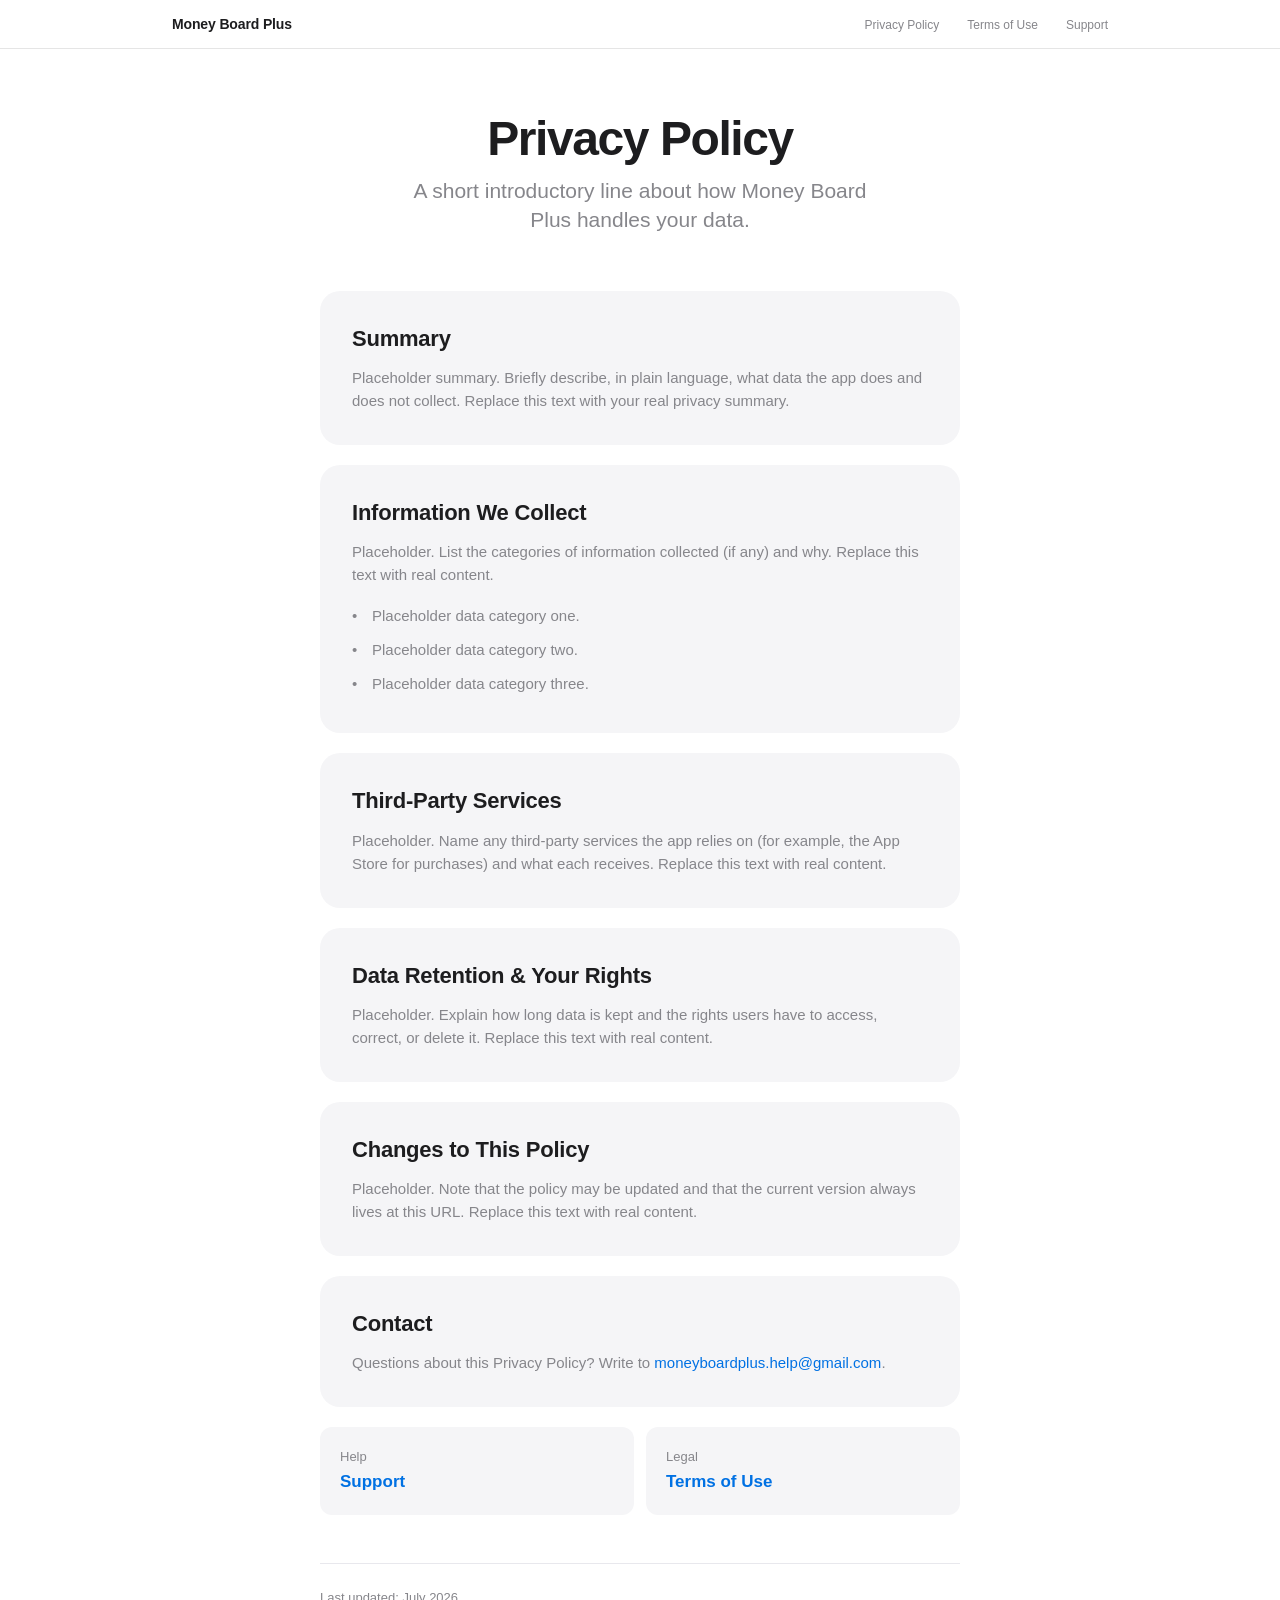
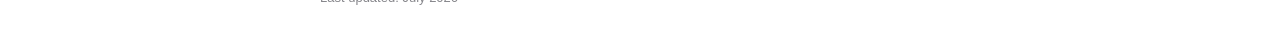
==== privacy.html @ 8c446594 "Add Money Board Plus website (English placeholder draft)" ====
<!DOCTYPE html>
<html lang="en" dir="ltr">
<head>
    <meta charset="UTF-8">
    <meta name="viewport" content="width=device-width, initial-scale=1.0">
    <!-- TODO: enable once the App Store ID exists:
    <meta name="apple-itunes-app" content="app-id=REPLACE_WITH_APP_STORE_ID"> -->
    <meta name="theme-color" content="#ffffff" media="(prefers-color-scheme: light)">
    <meta name="theme-color" content="#000000" media="(prefers-color-scheme: dark)">
    <link rel="icon" href="images/favicon.svg" type="image/svg+xml">
    <link rel="apple-touch-icon" href="images/app-icon.svg">
    <link rel="manifest" href="site.webmanifest">
    <title>Privacy Policy - Money Board Plus</title>
    <meta name="description" content="Privacy Policy for Money Board Plus.">
    <link rel="canonical" href="https://denyslebiediev.github.io/moneyboardplus/privacy.html">
    <link rel="stylesheet" href="css/base.css">
    <link rel="stylesheet" href="css/subpage.css">
</head>
<body>

<!-- Nav -->
<nav>
    <div class="nav-inner">
        <a class="nav-title" href="index.html">Money Board Plus</a>
        <ul class="nav-links">
            <li><a href="privacy.html">Privacy Policy</a></li>
            <li><a href="terms.html">Terms of Use</a></li>
            <li><a href="support.html">Support</a></li>
        </ul>
    </div>
</nav>

<div class="page">

    <!-- Hero -->
    <div class="hero fade-in">
        <h1>Privacy Policy</h1>
        <p class="subtitle">A short introductory line about how Money Board Plus handles your data.</p>
    </div>

    <!-- Content Cards — TODO: replace all placeholder copy with the real policy -->
    <div class="stagger">

        <div class="content-card fade-in">
            <h2>Summary</h2>
            <p>Placeholder summary. Briefly describe, in plain language, what data the app does and does not collect. Replace this text with your real privacy summary.</p>
        </div>

        <div class="content-card fade-in">
            <h2>Information We Collect</h2>
            <p>Placeholder. List the categories of information collected (if any) and why. Replace this text with real content.</p>
            <ul>
                <li>Placeholder data category one.</li>
                <li>Placeholder data category two.</li>
                <li>Placeholder data category three.</li>
            </ul>
        </div>

        <div class="content-card fade-in">
            <h2>Third-Party Services</h2>
            <p>Placeholder. Name any third-party services the app relies on (for example, the App Store for purchases) and what each receives. Replace this text with real content.</p>
        </div>

        <div class="content-card fade-in">
            <h2>Data Retention &amp; Your Rights</h2>
            <p>Placeholder. Explain how long data is kept and the rights users have to access, correct, or delete it. Replace this text with real content.</p>
        </div>

        <div class="content-card fade-in">
            <h2>Changes to This Policy</h2>
            <p>Placeholder. Note that the policy may be updated and that the current version always lives at this URL. Replace this text with real content.</p>
        </div>

        <div class="content-card fade-in">
            <h2>Contact</h2>
            <!-- TODO: confirm the support email address -->
            <p>Questions about this Privacy Policy? Write to <a href="mailto:moneyboardplus.help@gmail.com">moneyboardplus.help@gmail.com</a>.</p>
        </div>

    </div>

    <!-- Links -->
    <div class="links-section fade-in">
        <a class="link-card" href="support.html">
            <p class="link-label">Help</p>
            <p class="link-title">Support</p>
        </a>
        <a class="link-card" href="terms.html">
            <p class="link-label">Legal</p>
            <p class="link-title">Terms of Use</p>
        </a>
    </div>

    <!-- Footer -->
    <div class="footer fade-in">
        <!-- TODO: update on publish -->
        <p>Last updated: July 2026</p>
    </div>

</div>

<script>
    // Fade-in on scroll
    const observer = new IntersectionObserver((entries) => {
        entries.forEach(entry => {
            if (entry.isIntersecting) {
                entry.target.classList.add('visible');
                observer.unobserve(entry.target);
            }
        });
    }, { threshold: 0.1 });

    document.querySelectorAll('.fade-in').forEach(el => observer.observe(el));
</script>

</body>
</html>
---- css/base.css ----
/* ---- Variables (light) ---- */
:root {
    color-scheme: light dark;
    --text-primary: #1d1d1f;
    --text-secondary: #86868b;
    --bg-primary: #fff;
    --bg-secondary: #f5f5f7;
    --border-color: #d2d2d7;
    --border-light: #e8e8ed;
    --accent: #0071e3;
    --accent-hover: #0077ed;
    --radius: 12px;
    --radius-lg: 20px;
}

/* ---- Variables (dark) ---- */
@media (prefers-color-scheme: dark) {
    :root {
        --text-primary: #f5f5f7;
        --text-secondary: #a1a1a6;
        --bg-primary: #000;
        --bg-secondary: #1c1c1e;
        --border-color: #38383a;
        --border-light: #2c2c2e;
        --accent: #2997ff;
        --accent-hover: #40a9ff;
    }
}

/* ---- Reset ---- */
* {
    margin: 0;
    padding: 0;
    box-sizing: border-box;
}

html {
    scroll-behavior: smooth;
    -webkit-text-size-adjust: 100%;
}

body {
    font-family: -apple-system, BlinkMacSystemFont, "SF Pro Display", "SF Pro Text", "Helvetica Neue", Helvetica, Arial, sans-serif;
    color: var(--text-primary);
    background: var(--bg-primary);
    -webkit-font-smoothing: antialiased;
    -moz-osx-font-smoothing: grayscale;
    overflow-x: hidden;
}

/* ---- Nav (sticky frosted glass) ---- */
nav {
    position: sticky;
    top: 0;
    z-index: 100;
    background: rgba(255, 255, 255, 0.72);
    -webkit-backdrop-filter: saturate(180%) blur(20px);
    backdrop-filter: saturate(180%) blur(20px);
    border-bottom: 0.5px solid rgba(0, 0, 0, 0.1);
}

@media (prefers-color-scheme: dark) {
    nav {
        background: rgba(0, 0, 0, 0.72);
        border-bottom-color: rgba(255, 255, 255, 0.1);
    }
}

nav .nav-inner {
    max-width: 980px;
    margin: 0 auto;
    padding: 0 22px;
    height: 48px;
    display: flex;
    align-items: center;
    justify-content: space-between;
}

nav .nav-title {
    font-size: 14px;
    font-weight: 600;
    color: var(--text-primary);
    text-decoration: none;
    letter-spacing: -0.01em;
    transition: opacity 0.3s;
}

nav .nav-title:hover {
    opacity: 0.7;
}

nav .nav-links {
    display: flex;
    gap: 28px;
    list-style: none;
}

nav .nav-links a {
    font-size: 12px;
    color: var(--text-secondary);
    text-decoration: none;
    transition: color 0.2s;
}

nav .nav-links a:hover {
    color: var(--text-primary);
}

/* ---- Fade-in animation ---- */
.fade-in {
    opacity: 0;
    transform: translateY(20px);
    transition: opacity 0.6s ease, transform 0.6s ease;
}

.fade-in.visible {
    opacity: 1;
    transform: translateY(0);
}

/* ---- Responsive: hide nav links on mobile ---- */
@media (max-width: 734px) {
    .nav-links {
        display: none !important;
    }
}

/* ---- Reduced motion (Apple HIG): show everything, skip animation ---- */
@media (prefers-reduced-motion: reduce) {
    html {
        scroll-behavior: auto;
    }
    .fade-in {
        opacity: 1;
        transform: none;
        transition: none;
    }
    .hero > * {
        opacity: 1;
        animation: none;
    }
}
---- css/subpage.css ----
/* ---- Subpage body line-height ---- */
body {
    line-height: 1.47;
}

/* ---- Page Layout ---- */
.page {
    max-width: 680px;
    margin: 0 auto;
    padding: 64px 20px 40px;
}

/* ---- Subpage Hero ---- */
.hero {
    text-align: center;
    margin-bottom: 56px;
}

.hero h1 {
    font-size: clamp(32px, 6vw, 48px);
    font-weight: 700;
    letter-spacing: -0.03em;
    line-height: 1.08;
    margin-bottom: 12px;
}

.hero .subtitle {
    font-size: clamp(17px, 3vw, 21px);
    color: var(--text-secondary);
    line-height: 1.38;
    max-width: 480px;
    margin: 0 auto;
}

/* ---- Stagger children ---- */
.stagger > .fade-in:nth-child(1)  { transition-delay: 0s; }
.stagger > .fade-in:nth-child(2)  { transition-delay: 0.06s; }
.stagger > .fade-in:nth-child(3)  { transition-delay: 0.12s; }
.stagger > .fade-in:nth-child(4)  { transition-delay: 0.18s; }
.stagger > .fade-in:nth-child(5)  { transition-delay: 0.24s; }
.stagger > .fade-in:nth-child(6)  { transition-delay: 0.30s; }
.stagger > .fade-in:nth-child(7)  { transition-delay: 0.36s; }
.stagger > .fade-in:nth-child(8)  { transition-delay: 0.42s; }
.stagger > .fade-in:nth-child(9)  { transition-delay: 0.48s; }
.stagger > .fade-in:nth-child(10) { transition-delay: 0.54s; }
.stagger > .fade-in:nth-child(11) { transition-delay: 0.60s; }
.stagger > .fade-in:nth-child(12) { transition-delay: 0.66s; }
.stagger > .fade-in:nth-child(13) { transition-delay: 0.72s; }
.stagger > .fade-in:nth-child(14) { transition-delay: 0.78s; }
.stagger > .fade-in:nth-child(15) { transition-delay: 0.84s; }
.stagger > .fade-in:nth-child(16) { transition-delay: 0.90s; }
.stagger > .fade-in:nth-child(n+17) { transition-delay: 0.96s; }

/* ---- Content Card (unified from policy-card / terms-card) ---- */
.content-card {
    background: var(--bg-secondary);
    border-radius: var(--radius-lg);
    padding: 32px;
    margin-bottom: 20px;
}

.content-card h2 {
    font-size: 22px;
    font-weight: 600;
    letter-spacing: -0.01em;
    margin-bottom: 12px;
}

.content-card p {
    font-size: 15px;
    color: var(--text-secondary);
    line-height: 1.53;
    margin-bottom: 12px;
}

.content-card p:last-child {
    margin-bottom: 0;
}

.content-card ul {
    list-style: none;
    margin: 0;
    padding: 0;
}

.content-card li {
    padding: 6px 0 6px 20px;
    position: relative;
    font-size: 15px;
    color: var(--text-secondary);
    line-height: 1.47;
}

.content-card li::before {
    content: "\2022";
    position: absolute;
    left: 0;
    color: var(--text-secondary);
}

.content-card a {
    color: var(--accent);
    text-decoration: none;
    transition: color 0.2s;
}

.content-card a:hover {
    color: var(--accent-hover);
}

/* ---- Links Section ---- */
.links-section {
    display: flex;
    gap: 12px;
    margin-bottom: 48px;
}

.link-card {
    flex: 1;
    display: block;
    padding: 20px;
    background: var(--bg-secondary);
    border-radius: var(--radius);
    text-decoration: none;
    transition: background 0.2s, transform 0.2s;
}

.link-card:hover {
    background: var(--border-light);
    transform: scale(1.02);
}

.link-card .link-label {
    font-size: 13px;
    color: var(--text-secondary);
    margin-bottom: 4px;
}

.link-card .link-title {
    font-size: 17px;
    font-weight: 600;
    color: var(--accent);
}

/* ---- Simple Footer ---- */
.footer {
    padding-top: 24px;
    border-top: 1px solid var(--border-light);
    color: var(--text-secondary);
    font-size: 13px;
}

/* ---- Responsive ---- */
@media (max-width: 734px) {
    .page {
        padding: 48px 20px 32px;
    }

    .hero {
        margin-bottom: 40px;
    }

    .links-section {
        flex-direction: column;
    }

    .content-card {
        padding: 24px;
    }
}
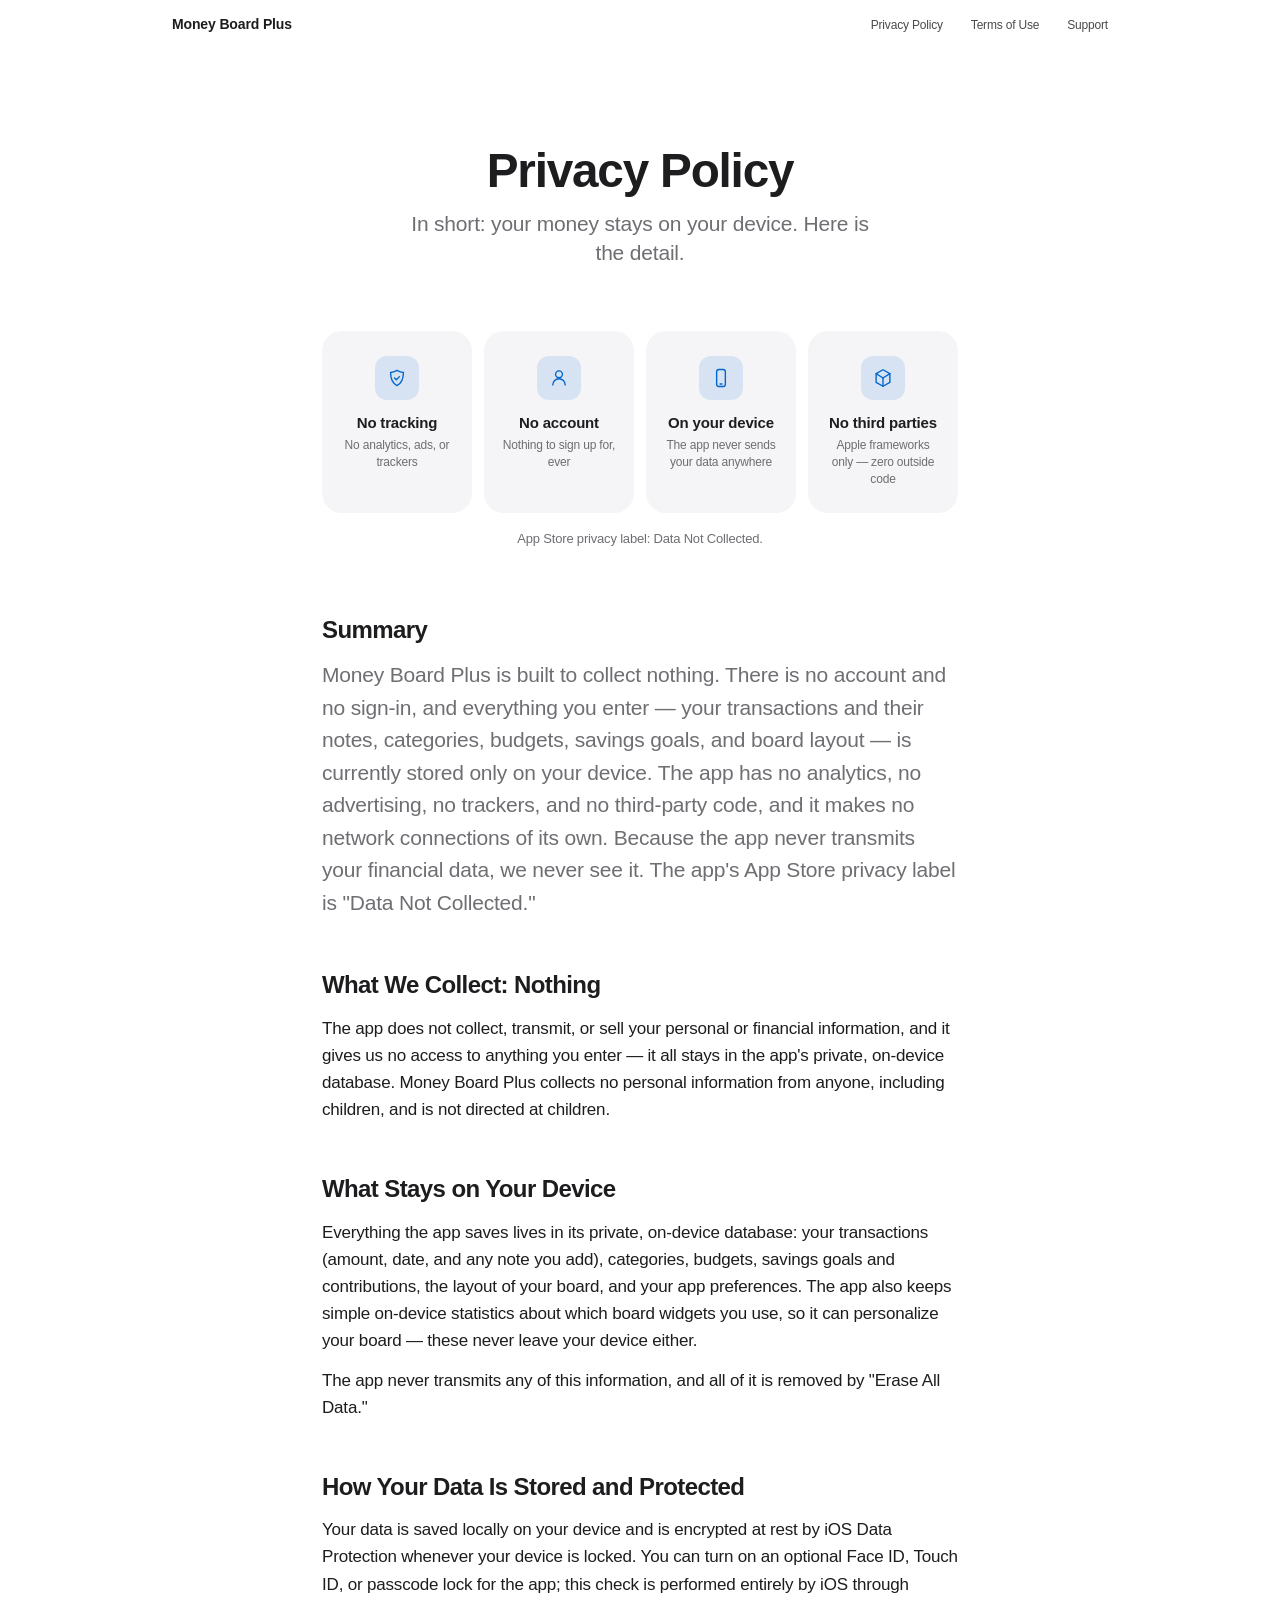
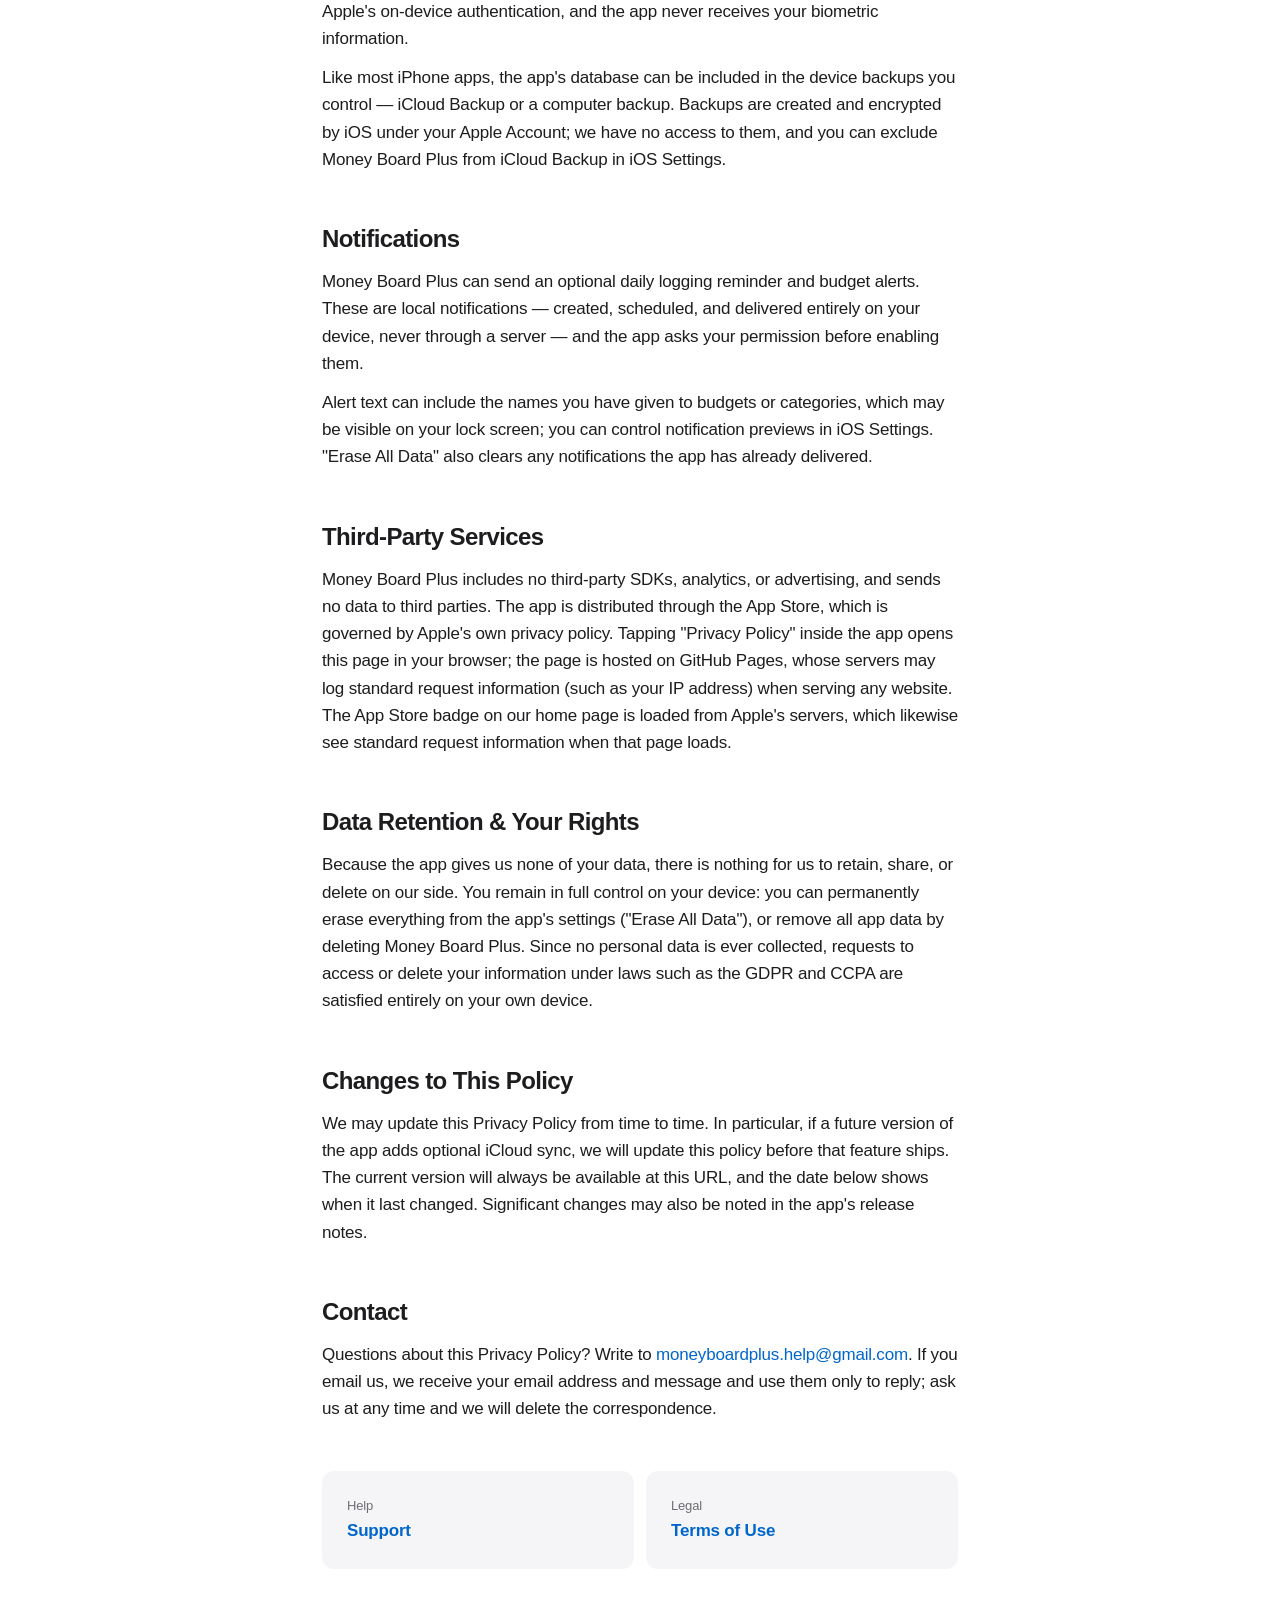
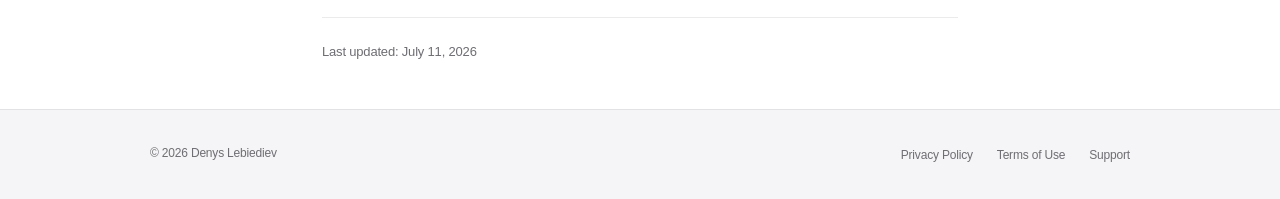
==== commit 5439f85e: "Write a real privacy policy, terms, and support pages. The website was also redesigned" ====
--- a/privacy.html
+++ b/privacy.html
@@ -3,23 +3,33 @@
 <head>
     <meta charset="UTF-8">
     <meta name="viewport" content="width=device-width, initial-scale=1.0">
-    <!-- TODO: enable once the App Store ID exists:
-    <meta name="apple-itunes-app" content="app-id=REPLACE_WITH_APP_STORE_ID"> -->
+    <meta name="apple-itunes-app" content="app-id=6774750345">
     <meta name="theme-color" content="#ffffff" media="(prefers-color-scheme: light)">
     <meta name="theme-color" content="#000000" media="(prefers-color-scheme: dark)">
-    <link rel="icon" href="images/favicon.svg" type="image/svg+xml">
-    <link rel="apple-touch-icon" href="images/app-icon.svg">
+    <link rel="apple-touch-icon" href="images/apple-touch-icon.png">
+    <link rel="icon" href="images/favicon.ico" sizes="any">
+    <link rel="icon" type="image/png" sizes="32x32" href="images/favicon-32x32.png">
+    <link rel="icon" type="image/png" sizes="16x16" href="images/favicon-16x16.png">
     <link rel="manifest" href="site.webmanifest">
     <title>Privacy Policy - Money Board Plus</title>
-    <meta name="description" content="Privacy Policy for Money Board Plus.">
+    <meta name="description" content="Privacy Policy for Money Board Plus. Nothing is collected — your data stays on your iPhone.">
     <link rel="canonical" href="https://denyslebiediev.github.io/moneyboardplus/privacy.html">
     <link rel="stylesheet" href="css/base.css">
     <link rel="stylesheet" href="css/subpage.css">
+    <noscript><style>
+        .fade-in { opacity: 1; transform: none; }
+        nav.at-top { background: rgba(255, 255, 255, 0.72); border-bottom-color: rgba(0, 0, 0, 0.1); }
+        @media (prefers-color-scheme: dark) {
+            nav.at-top { background: rgba(0, 0, 0, 0.72); border-bottom-color: rgba(255, 255, 255, 0.1); }
+        }
+    </style></noscript>
 </head>
 <body>
 
+<div class="nav-sentinel" aria-hidden="true"></div>
+
 <!-- Nav -->
-<nav>
+<nav class="at-top">
     <div class="nav-inner">
         <a class="nav-title" href="index.html">Money Board Plus</a>
         <ul class="nav-links">
@@ -33,48 +43,93 @@
 <div class="page">
 
     <!-- Hero -->
-    <div class="hero fade-in">
+    <div class="hero">
         <h1>Privacy Policy</h1>
-        <p class="subtitle">A short introductory line about how Money Board Plus handles your data.</p>
+        <p class="subtitle">In short: your money stays on your device. Here is the detail.</p>
     </div>
 
-    <!-- Content Cards — TODO: replace all placeholder copy with the real policy -->
+    <!-- At a glance -->
+    <div class="glance-grid stagger">
+        <div class="glance-item fade-in">
+            <span class="glance-icon" aria-hidden="true">
+                <svg viewBox="0 0 24 24" fill="none" stroke="currentColor" stroke-width="1.5" stroke-linecap="round" stroke-linejoin="round"><path d="M12 3.75c2.5 1.5 5 2.25 7 2.25 0 7.5-2.5 12-7 14.25-4.5-2.25-7-6.75-7-14.25 2 0 4.5-.75 7-2.25Z"/><path d="m9.25 12 2 2 3.5-3.5"/></svg>
+            </span>
+            <p class="glance-title">No tracking</p>
+            <p>No analytics, ads, or trackers</p>
+        </div>
+        <div class="glance-item fade-in">
+            <span class="glance-icon" aria-hidden="true">
+                <svg viewBox="0 0 24 24" fill="none" stroke="currentColor" stroke-width="1.5" stroke-linecap="round" stroke-linejoin="round"><circle cx="12" cy="8" r="3.75"/><path d="M5.25 19.5a6.75 6.75 0 0 1 13.5 0"/></svg>
+            </span>
+            <p class="glance-title">No account</p>
+            <p>Nothing to sign up for, ever</p>
+        </div>
+        <div class="glance-item fade-in">
+            <span class="glance-icon" aria-hidden="true">
+                <svg viewBox="0 0 24 24" fill="none" stroke="currentColor" stroke-width="1.5" stroke-linecap="round" stroke-linejoin="round"><rect x="7.25" y="2.75" width="9.5" height="18.5" rx="2.5"/><path d="M11 18.5h2"/></svg>
+            </span>
+            <p class="glance-title">On your device</p>
+            <p>The app never sends your data anywhere</p>
+        </div>
+        <div class="glance-item fade-in">
+            <span class="glance-icon" aria-hidden="true">
+                <svg viewBox="0 0 24 24" fill="none" stroke="currentColor" stroke-width="1.5" stroke-linecap="round" stroke-linejoin="round"><path d="m12 3 7.5 4.25v9.5L12 21l-7.5-4.25v-9.5Z"/><path d="M12 12 4.5 7.25"/><path d="m12 12 7.5-4.75"/><path d="M12 12v9"/></svg>
+            </span>
+            <p class="glance-title">No third parties</p>
+            <p>Apple frameworks only — zero outside code</p>
+        </div>
+    </div>
+    <p class="glance-caption fade-in">App Store privacy label: Data Not Collected.</p>
+
+    <!-- Content -->
     <div class="stagger">
 
         <div class="content-card fade-in">
             <h2>Summary</h2>
-            <p>Placeholder summary. Briefly describe, in plain language, what data the app does and does not collect. Replace this text with your real privacy summary.</p>
+            <p class="lede">Money Board Plus is built to collect nothing. There is no account and no sign-in, and everything you enter — your transactions and their notes, categories, budgets, savings goals, and board layout — is currently stored only on your device. The app has no analytics, no advertising, no trackers, and no third-party code, and it makes no network connections of its own. Because the app never transmits your financial data, we never see it. The app's App Store privacy label is "Data Not Collected."</p>
         </div>
 
         <div class="content-card fade-in">
-            <h2>Information We Collect</h2>
-            <p>Placeholder. List the categories of information collected (if any) and why. Replace this text with real content.</p>
-            <ul>
-                <li>Placeholder data category one.</li>
-                <li>Placeholder data category two.</li>
-                <li>Placeholder data category three.</li>
-            </ul>
+            <h2>What We Collect: Nothing</h2>
+            <p>The app does not collect, transmit, or sell your personal or financial information, and it gives us no access to anything you enter — it all stays in the app's private, on-device database. Money Board Plus collects no personal information from anyone, including children, and is not directed at children.</p>
+        </div>
+
+        <div class="content-card fade-in">
+            <h2>What Stays on Your Device</h2>
+            <p>Everything the app saves lives in its private, on-device database: your transactions (amount, date, and any note you add), categories, budgets, savings goals and contributions, the layout of your board, and your app preferences. The app also keeps simple on-device statistics about which board widgets you use, so it can personalize your board — these never leave your device either.</p>
+            <p>The app never transmits any of this information, and all of it is removed by "Erase All Data."</p>
+        </div>
+
+        <div class="content-card fade-in">
+            <h2>How Your Data Is Stored and Protected</h2>
+            <p>Your data is saved locally on your device and is encrypted at rest by iOS Data Protection whenever your device is locked. You can turn on an optional Face ID, Touch ID, or passcode lock for the app; this check is performed entirely by iOS through Apple's on-device authentication, and the app never receives your biometric information.</p>
+            <p>Like most iPhone apps, the app's database can be included in the device backups you control — iCloud Backup or a computer backup. Backups are created and encrypted by iOS under your Apple Account; we have no access to them, and you can exclude Money Board Plus from iCloud Backup in iOS Settings.</p>
+        </div>
+
+        <div class="content-card fade-in">
+            <h2>Notifications</h2>
+            <p>Money Board Plus can send an optional daily logging reminder and budget alerts. These are local notifications — created, scheduled, and delivered entirely on your device, never through a server — and the app asks your permission before enabling them.</p>
+            <p>Alert text can include the names you have given to budgets or categories, which may be visible on your lock screen; you can control notification previews in iOS Settings. "Erase All Data" also clears any notifications the app has already delivered.</p>
         </div>
 
         <div class="content-card fade-in">
             <h2>Third-Party Services</h2>
-            <p>Placeholder. Name any third-party services the app relies on (for example, the App Store for purchases) and what each receives. Replace this text with real content.</p>
+            <p>Money Board Plus includes no third-party SDKs, analytics, or advertising, and sends no data to third parties. The app is distributed through the App Store, which is governed by Apple's own privacy policy. Tapping "Privacy Policy" inside the app opens this page in your browser; the page is hosted on GitHub Pages, whose servers may log standard request information (such as your IP address) when serving any website. The App Store badge on our home page is loaded from Apple's servers, which likewise see standard request information when that page loads.</p>
         </div>
 
         <div class="content-card fade-in">
             <h2>Data Retention &amp; Your Rights</h2>
-            <p>Placeholder. Explain how long data is kept and the rights users have to access, correct, or delete it. Replace this text with real content.</p>
+            <p>Because the app gives us none of your data, there is nothing for us to retain, share, or delete on our side. You remain in full control on your device: you can permanently erase everything from the app's settings ("Erase All Data"), or remove all app data by deleting Money Board Plus. Since no personal data is ever collected, requests to access or delete your information under laws such as the GDPR and CCPA are satisfied entirely on your own device.</p>
         </div>
 
         <div class="content-card fade-in">
             <h2>Changes to This Policy</h2>
-            <p>Placeholder. Note that the policy may be updated and that the current version always lives at this URL. Replace this text with real content.</p>
+            <p>We may update this Privacy Policy from time to time. In particular, if a future version of the app adds optional iCloud sync, we will update this policy before that feature ships. The current version will always be available at this URL, and the date below shows when it last changed. Significant changes may also be noted in the app's release notes.</p>
         </div>
 
         <div class="content-card fade-in">
             <h2>Contact</h2>
-            <!-- TODO: confirm the support email address -->
-            <p>Questions about this Privacy Policy? Write to <a href="mailto:moneyboardplus.help@gmail.com">moneyboardplus.help@gmail.com</a>.</p>
+            <p>Questions about this Privacy Policy? Write to <a href="mailto:moneyboardplus.help@gmail.com">moneyboardplus.help@gmail.com</a>. If you email us, we receive your email address and message and use them only to reply; ask us at any time and we will delete the correspondence.</p>
         </div>
 
     </div>
@@ -91,13 +146,24 @@
         </a>
     </div>
 
-    <!-- Footer -->
+    <!-- Last updated -->
     <div class="footer fade-in">
-        <!-- TODO: update on publish -->
-        <p>Last updated: July 2026</p>
+        <p>Last updated: July 11, 2026</p>
     </div>
 
 </div>
+
+<!-- Footer -->
+<footer>
+    <div class="footer-inner">
+        <span class="copyright">© 2026 Denys Lebiediev</span>
+        <ul class="footer-links">
+            <li><a href="privacy.html">Privacy Policy</a></li>
+            <li><a href="terms.html">Terms of Use</a></li>
+            <li><a href="support.html">Support</a></li>
+        </ul>
+    </div>
+</footer>
 
 <script>
     // Fade-in on scroll
@@ -111,6 +177,12 @@
     }, { threshold: 0.1 });
 
     document.querySelectorAll('.fade-in').forEach(el => observer.observe(el));
+
+    // Nav: transparent at the very top, frosted once scrolled
+    const nav = document.querySelector('nav');
+    new IntersectionObserver(([entry]) => {
+        nav.classList.toggle('at-top', entry.isIntersecting);
+    }).observe(document.querySelector('.nav-sentinel'));
 </script>
 
 </body>
--- a/css/base.css
+++ b/css/base.css
@@ -1,16 +1,67 @@
 /* ---- Variables (light) ---- */
 :root {
     color-scheme: light dark;
+
+    /* Color */
     --text-primary: #1d1d1f;
-    --text-secondary: #86868b;
+    --text-secondary: #6e6e73;
+    --text-tertiary: #6e6e73;
     --bg-primary: #fff;
     --bg-secondary: #f5f5f7;
+    --bg-elevated: #fff;
     --border-color: #d2d2d7;
     --border-light: #e8e8ed;
-    --accent: #0071e3;
-    --accent-hover: #0077ed;
+    --hairline: rgba(0, 0, 0, 0.08);
+    --card-border-color: transparent;
+    --accent: #0066cc;
+    --accent-hover: #0071e3;
+    --gradient-accent: linear-gradient(96deg, #0066e0 0%, #009cae 100%);
+    --glow-accent: rgba(0, 113, 227, 0.22);
+
+    /* Type (fluid) */
+    --font-display: clamp(3rem, 2rem + 4.5vw, 5rem);
+    --font-title-1: clamp(2rem, 1.5rem + 2.6vw, 3.5rem);
+    --font-title-2: clamp(2rem, 1.7rem + 1.6vw, 3rem);
+    --font-title-3: clamp(1.3125rem, 1.2rem + 0.5vw, 1.5rem);
+    --font-body-lg: clamp(1.0625rem, 1rem + 0.5vw, 1.3125rem);
+    --font-body: 1.0625rem;
+    --font-callout: 0.9375rem;
+    --font-footnote: 0.8125rem;
+    --font-caption: 0.75rem;
+    --tracking-display: -0.04em;
+    --tracking-title: -0.025em;
+    --tracking-body: -0.011em;
+
+    /* Space */
+    --space-xs: 8px;
+    --space-sm: 12px;
+    --space-md: 16px;
+    --space-lg: 24px;
+    --space-xl: 32px;
+    --space-2xl: 48px;
+    --space-3xl: 64px;
+    --space-4xl: 96px;
+    --section-pad: clamp(88px, 6vw + 64px, 152px);
+
+    /* Shape */
     --radius: 12px;
     --radius-lg: 20px;
+    --radius-xl: 28px;
+
+    /* Elevation */
+    --shadow-card: 0 1px 2px rgba(0, 0, 0, 0.05), 0 4px 16px rgba(0, 0, 0, 0.06);
+    --shadow-card-hover: 0 2px 6px rgba(0, 0, 0, 0.05), 0 12px 32px rgba(0, 0, 0, 0.10);
+    --shadow-icon: 0 10px 24px rgba(0, 0, 0, 0.12), 0 28px 64px var(--glow-accent);
+
+    /* Motion */
+    --ease-out: cubic-bezier(0.22, 1, 0.36, 1);
+    --ease-inout: cubic-bezier(0.65, 0, 0.35, 1);
+    --ease-spring: cubic-bezier(0.32, 1.25, 0.32, 1);
+    --ease-sheet: cubic-bezier(0.32, 0.72, 0, 1);
+    --dur-fast: 150ms;
+    --dur-base: 300ms;
+    --dur-slow: 500ms;
+    --dur-reveal: 800ms;
 }
 
 /* ---- Variables (dark) ---- */
@@ -18,12 +69,20 @@
     :root {
         --text-primary: #f5f5f7;
         --text-secondary: #a1a1a6;
+        --text-tertiary: #86868b;
         --bg-primary: #000;
-        --bg-secondary: #1c1c1e;
+        --bg-secondary: #161617;
+        --bg-elevated: #1c1c1e;
         --border-color: #38383a;
         --border-light: #2c2c2e;
+        --hairline: rgba(255, 255, 255, 0.14);
+        --card-border-color: rgba(255, 255, 255, 0.14);
         --accent: #2997ff;
         --accent-hover: #40a9ff;
+        --gradient-accent: linear-gradient(96deg, #2997ff 0%, #64d2ff 100%);
+        --glow-accent: rgba(41, 151, 255, 0.28);
+        --shadow-card: 0 1px 2px rgba(0, 0, 0, 0.45), 0 4px 16px rgba(0, 0, 0, 0.55);
+        --shadow-card-hover: 0 2px 6px rgba(0, 0, 0, 0.45), 0 12px 32px rgba(0, 0, 0, 0.65);
     }
 }
 
@@ -36,11 +95,14 @@
 
 html {
     scroll-behavior: smooth;
+    scroll-padding-top: 64px;
     -webkit-text-size-adjust: 100%;
 }
 
 body {
     font-family: -apple-system, BlinkMacSystemFont, "SF Pro Display", "SF Pro Text", "Helvetica Neue", Helvetica, Arial, sans-serif;
+    font-size: var(--font-body);
+    letter-spacing: var(--tracking-body);
     color: var(--text-primary);
     background: var(--bg-primary);
     -webkit-font-smoothing: antialiased;
@@ -48,7 +110,39 @@
     overflow-x: hidden;
 }
 
-/* ---- Nav (sticky frosted glass) ---- */
+h1, h2, h3, h4 {
+    text-wrap: balance;
+}
+
+:focus-visible {
+    outline: 2px solid var(--accent);
+    outline-offset: 3px;
+    border-radius: 4px;
+}
+
+/* ---- Gradient headline accent ---- */
+.gradient-text {
+    color: var(--accent);
+}
+
+@supports ((-webkit-background-clip: text) or (background-clip: text)) {
+    .gradient-text {
+        background: var(--gradient-accent);
+        -webkit-background-clip: text;
+        background-clip: text;
+        -webkit-text-fill-color: transparent;
+        color: transparent;
+    }
+}
+
+/* ---- Nav (sticky frosted glass; transparent while at top of page) ---- */
+.nav-sentinel {
+    position: absolute;
+    top: 0;
+    height: 1px;
+    width: 1px;
+}
+
 nav {
     position: sticky;
     top: 0;
@@ -57,12 +151,33 @@
     -webkit-backdrop-filter: saturate(180%) blur(20px);
     backdrop-filter: saturate(180%) blur(20px);
     border-bottom: 0.5px solid rgba(0, 0, 0, 0.1);
+    transition: background 400ms var(--ease-inout), border-color 400ms var(--ease-inout);
+}
+
+nav.at-top {
+    background: transparent;
+    border-bottom-color: transparent;
+}
+
+@supports not (backdrop-filter: blur(1px)) {
+    nav {
+        background: rgba(255, 255, 255, 0.95);
+    }
 }
 
 @media (prefers-color-scheme: dark) {
     nav {
         background: rgba(0, 0, 0, 0.72);
         border-bottom-color: rgba(255, 255, 255, 0.1);
+    }
+    nav.at-top {
+        background: transparent;
+        border-bottom-color: transparent;
+    }
+    @supports not (backdrop-filter: blur(1px)) {
+        nav {
+            background: rgba(0, 0, 0, 0.95);
+        }
     }
 }
 
@@ -82,7 +197,7 @@
     color: var(--text-primary);
     text-decoration: none;
     letter-spacing: -0.01em;
-    transition: opacity 0.3s;
+    transition: opacity var(--dur-base) var(--ease-inout);
 }
 
 nav .nav-title:hover {
@@ -97,20 +212,21 @@
 
 nav .nav-links a {
     font-size: 12px;
-    color: var(--text-secondary);
+    color: var(--text-primary);
+    opacity: 0.8;
     text-decoration: none;
-    transition: color 0.2s;
+    transition: opacity 200ms var(--ease-inout);
 }
 
 nav .nav-links a:hover {
-    color: var(--text-primary);
-}
-
-/* ---- Fade-in animation ---- */
+    opacity: 1;
+}
+
+/* ---- Fade-in reveal (one-shot, via IntersectionObserver) ---- */
 .fade-in {
     opacity: 0;
-    transform: translateY(20px);
-    transition: opacity 0.6s ease, transform 0.6s ease;
+    transform: translateY(24px);
+    transition: opacity var(--dur-reveal) var(--ease-out), transform var(--dur-reveal) var(--ease-out);
 }
 
 .fade-in.visible {
@@ -118,7 +234,55 @@
     transform: translateY(0);
 }
 
-/* ---- Responsive: hide nav links on mobile ---- */
+/* ---- Staggered reveal for grouped children ---- */
+.stagger > .fade-in:nth-child(1) { transition-delay: 0s; }
+.stagger > .fade-in:nth-child(2) { transition-delay: 80ms; }
+.stagger > .fade-in:nth-child(3) { transition-delay: 160ms; }
+.stagger > .fade-in:nth-child(4) { transition-delay: 240ms; }
+.stagger > .fade-in:nth-child(5) { transition-delay: 320ms; }
+.stagger > .fade-in:nth-child(6) { transition-delay: 400ms; }
+.stagger > .fade-in:nth-child(n+7) { transition-delay: 480ms; }
+
+/* ---- Footer (shared, all pages) ---- */
+footer {
+    padding: var(--space-xl) 22px;
+    border-top: 0.5px solid var(--hairline);
+    background: var(--bg-secondary);
+}
+
+footer .footer-inner {
+    max-width: 980px;
+    margin: 0 auto;
+    display: flex;
+    justify-content: space-between;
+    align-items: center;
+    flex-wrap: wrap;
+    gap: var(--space-sm);
+}
+
+footer .copyright {
+    font-size: var(--font-caption);
+    color: var(--text-secondary);
+}
+
+footer .footer-links {
+    display: flex;
+    gap: var(--space-lg);
+    list-style: none;
+}
+
+footer .footer-links a {
+    font-size: var(--font-caption);
+    color: var(--text-secondary);
+    text-decoration: none;
+    transition: color 200ms var(--ease-inout);
+}
+
+footer .footer-links a:hover {
+    color: var(--text-primary);
+}
+
+/* ---- Responsive: hide nav links on mobile (footer carries the links) ---- */
 @media (max-width: 734px) {
     .nav-links {
         display: none !important;
@@ -130,13 +294,18 @@
     html {
         scroll-behavior: auto;
     }
-    .fade-in {
+    .fade-in,
+    .stagger > .fade-in {
         opacity: 1;
         transform: none;
         transition: none;
     }
     .hero > * {
         opacity: 1;
+        transform: none;
         animation: none;
     }
-}
+    nav {
+        transition: none;
+    }
+}
--- a/css/subpage.css
+++ b/css/subpage.css
@@ -7,74 +7,133 @@
 .page {
     max-width: 680px;
     margin: 0 auto;
-    padding: 64px 20px 40px;
+    padding: var(--space-4xl) 22px var(--space-2xl);
 }
 
 /* ---- Subpage Hero ---- */
 .hero {
     text-align: center;
-    margin-bottom: 56px;
+    margin-bottom: var(--space-3xl);
 }
 
 .hero h1 {
-    font-size: clamp(32px, 6vw, 48px);
+    font-size: var(--font-title-2);
     font-weight: 700;
-    letter-spacing: -0.03em;
+    letter-spacing: var(--tracking-title);
     line-height: 1.08;
-    margin-bottom: 12px;
+    margin-bottom: var(--space-sm);
 }
 
 .hero .subtitle {
-    font-size: clamp(17px, 3vw, 21px);
-    color: var(--text-secondary);
-    line-height: 1.38;
+    font-size: var(--font-body-lg);
+    color: var(--text-secondary);
+    line-height: 1.4;
     max-width: 480px;
     margin: 0 auto;
 }
 
-/* ---- Stagger children ---- */
-.stagger > .fade-in:nth-child(1)  { transition-delay: 0s; }
-.stagger > .fade-in:nth-child(2)  { transition-delay: 0.06s; }
-.stagger > .fade-in:nth-child(3)  { transition-delay: 0.12s; }
-.stagger > .fade-in:nth-child(4)  { transition-delay: 0.18s; }
-.stagger > .fade-in:nth-child(5)  { transition-delay: 0.24s; }
-.stagger > .fade-in:nth-child(6)  { transition-delay: 0.30s; }
-.stagger > .fade-in:nth-child(7)  { transition-delay: 0.36s; }
-.stagger > .fade-in:nth-child(8)  { transition-delay: 0.42s; }
-.stagger > .fade-in:nth-child(9)  { transition-delay: 0.48s; }
-.stagger > .fade-in:nth-child(10) { transition-delay: 0.54s; }
-.stagger > .fade-in:nth-child(11) { transition-delay: 0.60s; }
-.stagger > .fade-in:nth-child(12) { transition-delay: 0.66s; }
-.stagger > .fade-in:nth-child(13) { transition-delay: 0.72s; }
-.stagger > .fade-in:nth-child(14) { transition-delay: 0.78s; }
-.stagger > .fade-in:nth-child(15) { transition-delay: 0.84s; }
-.stagger > .fade-in:nth-child(16) { transition-delay: 0.90s; }
-.stagger > .fade-in:nth-child(n+17) { transition-delay: 0.96s; }
-
-/* ---- Content Card (unified from policy-card / terms-card) ---- */
+/* ---- Subpage hero entrance (plays on page load) ---- */
+@keyframes subpage-hero-enter {
+    from {
+        opacity: 0;
+        transform: translateY(24px);
+    }
+    to {
+        opacity: 1;
+        transform: translateY(0);
+    }
+}
+
+@media (prefers-reduced-motion: no-preference) {
+    .hero > * {
+        animation: subpage-hero-enter 900ms var(--ease-out) both;
+    }
+
+    .hero > *:nth-child(1) { animation-delay: 0ms; }
+    .hero > *:nth-child(2) { animation-delay: 120ms; }
+    .hero > *:nth-child(3) { animation-delay: 240ms; }
+}
+
+/* ---- Privacy "at a glance" badge grid ---- */
+.glance-grid {
+    display: grid;
+    grid-template-columns: repeat(4, 1fr);
+    gap: var(--space-sm);
+    margin-bottom: var(--space-md);
+}
+
+.glance-item {
+    background: var(--bg-secondary);
+    border: 0.5px solid var(--card-border-color);
+    border-radius: var(--radius-lg);
+    padding: var(--space-lg) var(--space-md);
+    text-align: center;
+}
+
+.glance-item .glance-icon {
+    display: grid;
+    place-items: center;
+    width: 44px;
+    height: 44px;
+    margin: 0 auto var(--space-sm);
+    border-radius: var(--radius);
+    color: var(--accent);
+    background: rgba(0, 113, 227, 0.12);
+    background: color-mix(in srgb, var(--accent) 12%, transparent);
+}
+
+.glance-item .glance-icon svg {
+    width: 22px;
+    height: 22px;
+}
+
+.glance-item .glance-title {
+    font-size: var(--font-callout);
+    font-weight: 600;
+    color: var(--text-primary);
+    margin-bottom: 4px;
+}
+
+.glance-item p {
+    font-size: var(--font-caption);
+    color: var(--text-secondary);
+    line-height: 1.4;
+}
+
+.glance-caption {
+    text-align: center;
+    font-size: var(--font-footnote);
+    color: var(--text-tertiary);
+    margin-bottom: var(--space-3xl);
+}
+
+/* ---- Content sections (typography-first, whitespace-separated) ---- */
 .content-card {
-    background: var(--bg-secondary);
-    border-radius: var(--radius-lg);
-    padding: 32px;
-    margin-bottom: 20px;
+    margin-bottom: var(--space-2xl);
 }
 
 .content-card h2 {
-    font-size: 22px;
+    font-size: var(--font-title-3);
     font-weight: 600;
-    letter-spacing: -0.01em;
-    margin-bottom: 12px;
+    letter-spacing: var(--tracking-title);
+    margin-bottom: var(--space-sm);
 }
 
 .content-card p {
-    font-size: 15px;
-    color: var(--text-secondary);
-    line-height: 1.53;
-    margin-bottom: 12px;
+    font-size: var(--font-body);
+    color: var(--text-primary);
+    line-height: 1.6;
+    margin-bottom: var(--space-sm);
 }
 
 .content-card p:last-child {
     margin-bottom: 0;
+}
+
+.content-card .lede {
+    font-size: var(--font-body-lg);
+    color: var(--text-secondary);
+    line-height: 1.55;
 }
 
 .content-card ul {
@@ -86,85 +145,102 @@
 .content-card li {
     padding: 6px 0 6px 20px;
     position: relative;
-    font-size: 15px;
-    color: var(--text-secondary);
-    line-height: 1.47;
+    font-size: var(--font-body);
+    color: var(--text-primary);
+    line-height: 1.6;
 }
 
 .content-card li::before {
     content: "\2022";
     position: absolute;
     left: 0;
-    color: var(--text-secondary);
+    color: var(--text-tertiary);
 }
 
 .content-card a {
     color: var(--accent);
     text-decoration: none;
-    transition: color 0.2s;
+    transition: color 200ms var(--ease-inout);
 }
 
 .content-card a:hover {
     color: var(--accent-hover);
+    text-decoration: underline;
+    text-underline-offset: 3px;
 }
 
 /* ---- Links Section ---- */
 .links-section {
     display: flex;
-    gap: 12px;
-    margin-bottom: 48px;
+    gap: var(--space-sm);
+    margin-bottom: var(--space-2xl);
 }
 
 .link-card {
     flex: 1;
     display: block;
-    padding: 20px;
+    padding: var(--space-lg);
     background: var(--bg-secondary);
+    border: 0.5px solid var(--card-border-color);
     border-radius: var(--radius);
     text-decoration: none;
-    transition: background 0.2s, transform 0.2s;
-}
-
-.link-card:hover {
-    background: var(--border-light);
-    transform: scale(1.02);
+    transition: transform 350ms var(--ease-out), box-shadow 350ms var(--ease-out);
+}
+
+@media (hover: hover) {
+    .link-card:hover {
+        transform: translateY(-2px);
+        box-shadow: var(--shadow-card-hover);
+    }
 }
 
 .link-card .link-label {
-    font-size: 13px;
+    font-size: var(--font-footnote);
     color: var(--text-secondary);
     margin-bottom: 4px;
 }
 
 .link-card .link-title {
-    font-size: 17px;
+    font-size: var(--font-body);
     font-weight: 600;
     color: var(--accent);
 }
 
-/* ---- Simple Footer ---- */
+/* ---- Last-updated line ---- */
 .footer {
-    padding-top: 24px;
-    border-top: 1px solid var(--border-light);
-    color: var(--text-secondary);
-    font-size: 13px;
+    padding-top: var(--space-lg);
+    border-top: 0.5px solid var(--hairline);
+    color: var(--text-tertiary);
+    font-size: var(--font-footnote);
 }
 
 /* ---- Responsive ---- */
 @media (max-width: 734px) {
     .page {
-        padding: 48px 20px 32px;
+        padding: var(--space-3xl) 22px var(--space-xl);
     }
 
     .hero {
-        margin-bottom: 40px;
+        margin-bottom: var(--space-2xl);
+    }
+
+    .glance-grid {
+        grid-template-columns: repeat(2, 1fr);
     }
 
     .links-section {
         flex-direction: column;
     }
-
-    .content-card {
-        padding: 24px;
-    }
-}
+}
+
+/* ---- Reduced motion ---- */
+@media (prefers-reduced-motion: reduce) {
+    .link-card,
+    .content-card a {
+        transition: none;
+    }
+    .link-card:hover {
+        transform: none;
+        box-shadow: none;
+    }
+}
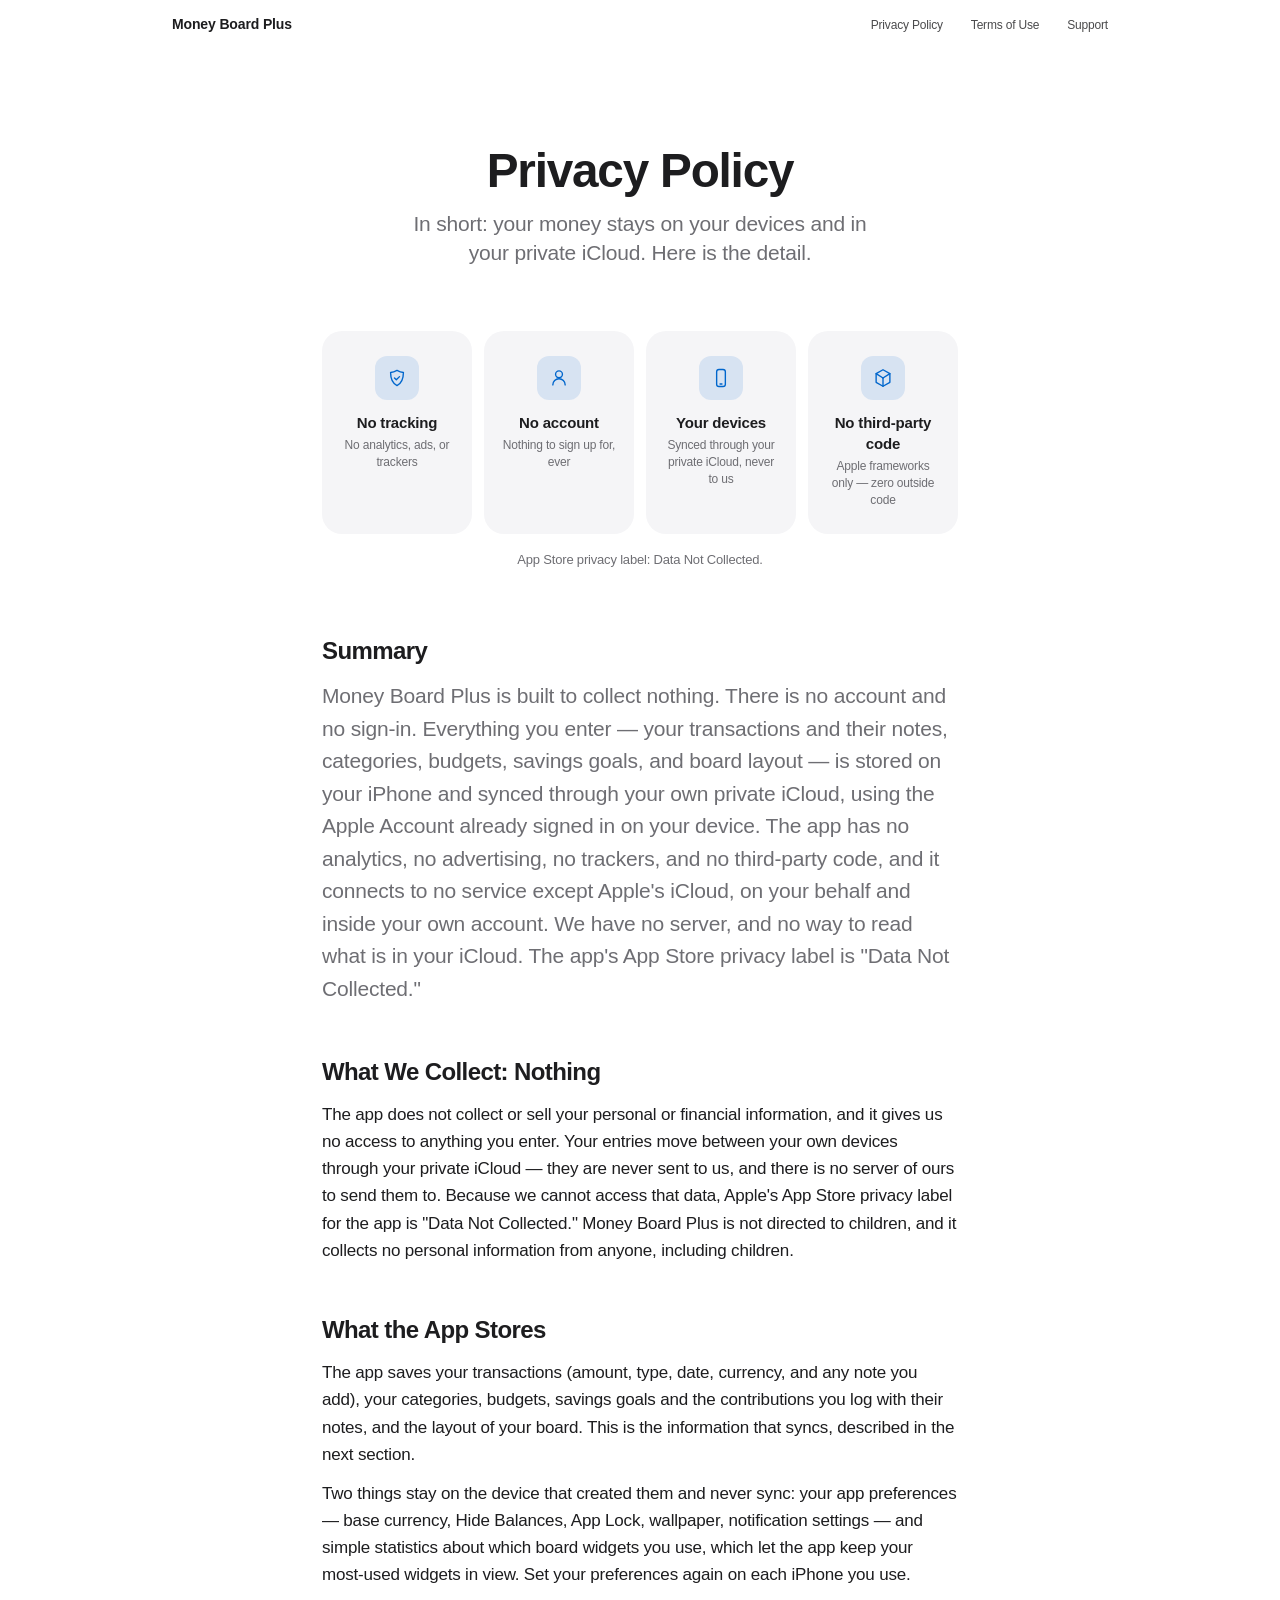
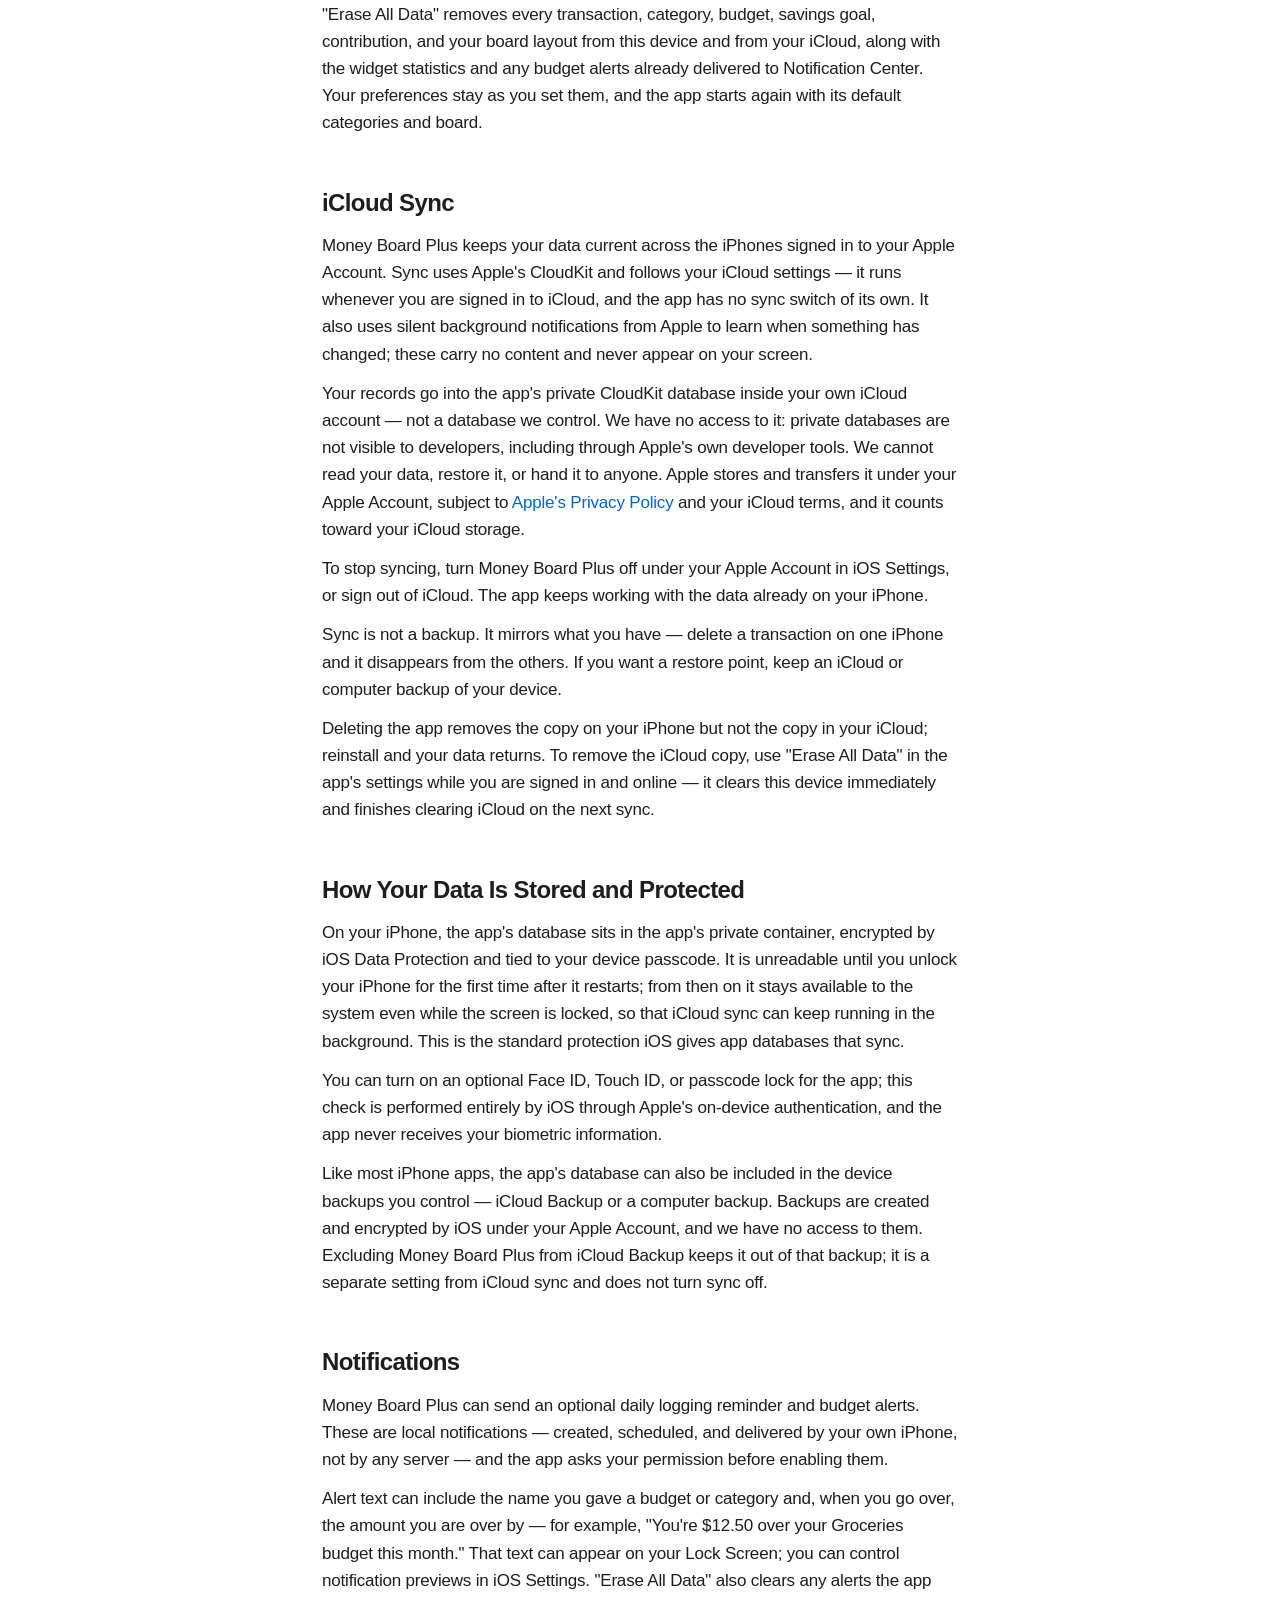
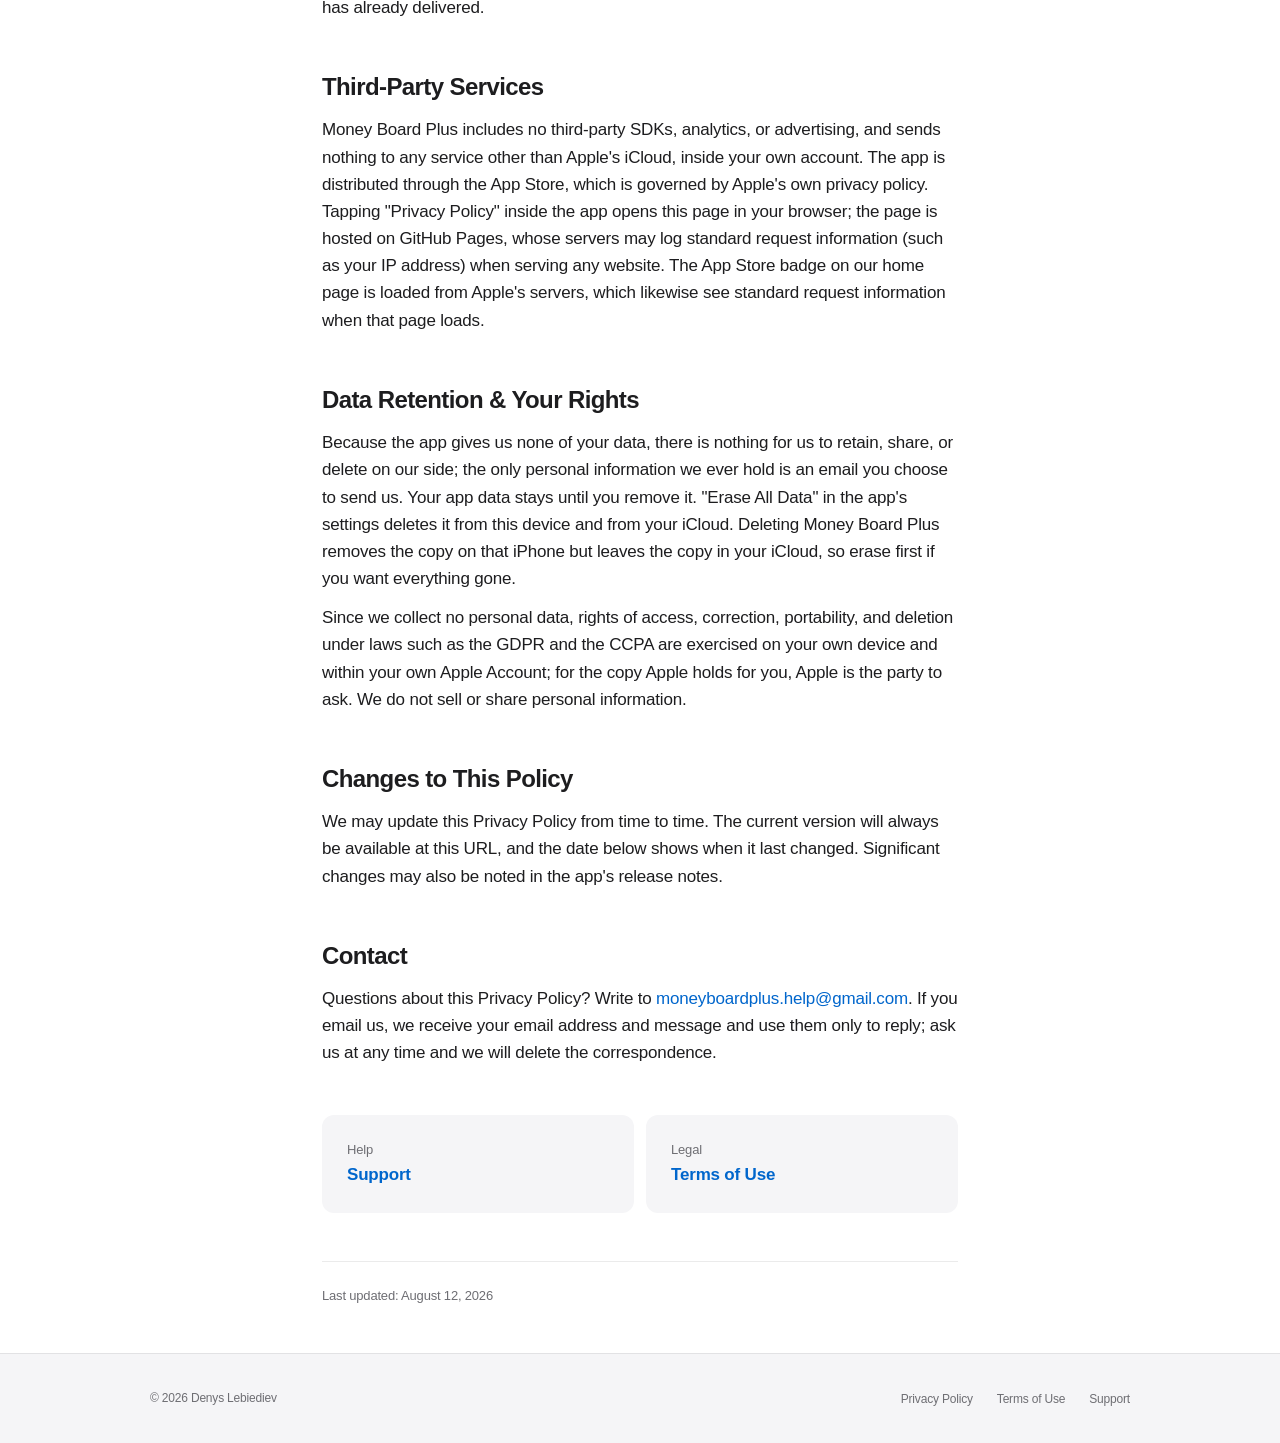
==== commit 882420fd: "Rewrite site copy for iCloud sync. The pages still described the app as local-only" ====
--- a/privacy.html
+++ b/privacy.html
@@ -12,7 +12,7 @@
     <link rel="icon" type="image/png" sizes="16x16" href="images/favicon-16x16.png">
     <link rel="manifest" href="site.webmanifest">
     <title>Privacy Policy - Money Board Plus</title>
-    <meta name="description" content="Privacy Policy for Money Board Plus. Nothing is collected — your data stays on your iPhone.">
+    <meta name="description" content="Privacy Policy for Money Board Plus. Nothing is collected — your data stays on your iPhone and in your own private iCloud.">
     <link rel="canonical" href="https://denyslebiediev.github.io/moneyboardplus/privacy.html">
     <link rel="stylesheet" href="css/base.css">
     <link rel="stylesheet" href="css/subpage.css">
@@ -45,7 +45,7 @@
     <!-- Hero -->
     <div class="hero">
         <h1>Privacy Policy</h1>
-        <p class="subtitle">In short: your money stays on your device. Here is the detail.</p>
+        <p class="subtitle">In short: your money stays on your devices and in your private iCloud. Here is the detail.</p>
     </div>
 
     <!-- At a glance -->
@@ -68,14 +68,14 @@
             <span class="glance-icon" aria-hidden="true">
                 <svg viewBox="0 0 24 24" fill="none" stroke="currentColor" stroke-width="1.5" stroke-linecap="round" stroke-linejoin="round"><rect x="7.25" y="2.75" width="9.5" height="18.5" rx="2.5"/><path d="M11 18.5h2"/></svg>
             </span>
-            <p class="glance-title">On your device</p>
-            <p>The app never sends your data anywhere</p>
+            <p class="glance-title">Your devices</p>
+            <p>Synced through your private iCloud, never to us</p>
         </div>
         <div class="glance-item fade-in">
             <span class="glance-icon" aria-hidden="true">
                 <svg viewBox="0 0 24 24" fill="none" stroke="currentColor" stroke-width="1.5" stroke-linecap="round" stroke-linejoin="round"><path d="m12 3 7.5 4.25v9.5L12 21l-7.5-4.25v-9.5Z"/><path d="M12 12 4.5 7.25"/><path d="m12 12 7.5-4.75"/><path d="M12 12v9"/></svg>
             </span>
-            <p class="glance-title">No third parties</p>
+            <p class="glance-title">No third-party code</p>
             <p>Apple frameworks only — zero outside code</p>
         </div>
     </div>
@@ -86,45 +86,57 @@
 
         <div class="content-card fade-in">
             <h2>Summary</h2>
-            <p class="lede">Money Board Plus is built to collect nothing. There is no account and no sign-in, and everything you enter — your transactions and their notes, categories, budgets, savings goals, and board layout — is currently stored only on your device. The app has no analytics, no advertising, no trackers, and no third-party code, and it makes no network connections of its own. Because the app never transmits your financial data, we never see it. The app's App Store privacy label is "Data Not Collected."</p>
+            <p class="lede">Money Board Plus is built to collect nothing. There is no account and no sign-in. Everything you enter — your transactions and their notes, categories, budgets, savings goals, and board layout — is stored on your iPhone and synced through your own private iCloud, using the Apple Account already signed in on your device. The app has no analytics, no advertising, no trackers, and no third-party code, and it connects to no service except Apple's iCloud, on your behalf and inside your own account. We have no server, and no way to read what is in your iCloud. The app's App Store privacy label is "Data Not Collected."</p>
         </div>
 
         <div class="content-card fade-in">
             <h2>What We Collect: Nothing</h2>
-            <p>The app does not collect, transmit, or sell your personal or financial information, and it gives us no access to anything you enter — it all stays in the app's private, on-device database. Money Board Plus collects no personal information from anyone, including children, and is not directed at children.</p>
-        </div>
-
-        <div class="content-card fade-in">
-            <h2>What Stays on Your Device</h2>
-            <p>Everything the app saves lives in its private, on-device database: your transactions (amount, date, and any note you add), categories, budgets, savings goals and contributions, the layout of your board, and your app preferences. The app also keeps simple on-device statistics about which board widgets you use, so it can personalize your board — these never leave your device either.</p>
-            <p>The app never transmits any of this information, and all of it is removed by "Erase All Data."</p>
+            <p>The app does not collect or sell your personal or financial information, and it gives us no access to anything you enter. Your entries move between your own devices through your private iCloud — they are never sent to us, and there is no server of ours to send them to. Because we cannot access that data, Apple's App Store privacy label for the app is "Data Not Collected." Money Board Plus is not directed to children, and it collects no personal information from anyone, including children.</p>
+        </div>
+
+        <div class="content-card fade-in">
+            <h2>What the App Stores</h2>
+            <p>The app saves your transactions (amount, type, date, currency, and any note you add), your categories, budgets, savings goals and the contributions you log with their notes, and the layout of your board. This is the information that syncs, described in the next section.</p>
+            <p>Two things stay on the device that created them and never sync: your app preferences — base currency, Hide Balances, App Lock, wallpaper, notification settings — and simple statistics about which board widgets you use, which let the app keep your most-used widgets in view. Set your preferences again on each iPhone you use.</p>
+            <p>"Erase All Data" removes every transaction, category, budget, savings goal, contribution, and your board layout from this device and from your iCloud, along with the widget statistics and any budget alerts already delivered to Notification Center. Your preferences stay as you set them, and the app starts again with its default categories and board.</p>
+        </div>
+
+        <div class="content-card fade-in">
+            <h2>iCloud Sync</h2>
+            <p>Money Board Plus keeps your data current across the iPhones signed in to your Apple Account. Sync uses Apple's CloudKit and follows your iCloud settings — it runs whenever you are signed in to iCloud, and the app has no sync switch of its own. It also uses silent background notifications from Apple to learn when something has changed; these carry no content and never appear on your screen.</p>
+            <p>Your records go into the app's private CloudKit database inside your own iCloud account — not a database we control. We have no access to it: private databases are not visible to developers, including through Apple's own developer tools. We cannot read your data, restore it, or hand it to anyone. Apple stores and transfers it under your Apple Account, subject to <a href="https://www.apple.com/legal/privacy/">Apple's Privacy Policy</a> and your iCloud terms, and it counts toward your iCloud storage.</p>
+            <p>To stop syncing, turn Money Board Plus off under your Apple Account in iOS Settings, or sign out of iCloud. The app keeps working with the data already on your iPhone.</p>
+            <p>Sync is not a backup. It mirrors what you have — delete a transaction on one iPhone and it disappears from the others. If you want a restore point, keep an iCloud or computer backup of your device.</p>
+            <p>Deleting the app removes the copy on your iPhone but not the copy in your iCloud; reinstall and your data returns. To remove the iCloud copy, use "Erase All Data" in the app's settings while you are signed in and online — it clears this device immediately and finishes clearing iCloud on the next sync.</p>
         </div>
 
         <div class="content-card fade-in">
             <h2>How Your Data Is Stored and Protected</h2>
-            <p>Your data is saved locally on your device and is encrypted at rest by iOS Data Protection whenever your device is locked. You can turn on an optional Face ID, Touch ID, or passcode lock for the app; this check is performed entirely by iOS through Apple's on-device authentication, and the app never receives your biometric information.</p>
-            <p>Like most iPhone apps, the app's database can be included in the device backups you control — iCloud Backup or a computer backup. Backups are created and encrypted by iOS under your Apple Account; we have no access to them, and you can exclude Money Board Plus from iCloud Backup in iOS Settings.</p>
+            <p>On your iPhone, the app's database sits in the app's private container, encrypted by iOS Data Protection and tied to your device passcode. It is unreadable until you unlock your iPhone for the first time after it restarts; from then on it stays available to the system even while the screen is locked, so that iCloud sync can keep running in the background. This is the standard protection iOS gives app databases that sync.</p>
+            <p>You can turn on an optional Face ID, Touch ID, or passcode lock for the app; this check is performed entirely by iOS through Apple's on-device authentication, and the app never receives your biometric information.</p>
+            <p>Like most iPhone apps, the app's database can also be included in the device backups you control — iCloud Backup or a computer backup. Backups are created and encrypted by iOS under your Apple Account, and we have no access to them. Excluding Money Board Plus from iCloud Backup keeps it out of that backup; it is a separate setting from iCloud sync and does not turn sync off.</p>
         </div>
 
         <div class="content-card fade-in">
             <h2>Notifications</h2>
-            <p>Money Board Plus can send an optional daily logging reminder and budget alerts. These are local notifications — created, scheduled, and delivered entirely on your device, never through a server — and the app asks your permission before enabling them.</p>
-            <p>Alert text can include the names you have given to budgets or categories, which may be visible on your lock screen; you can control notification previews in iOS Settings. "Erase All Data" also clears any notifications the app has already delivered.</p>
+            <p>Money Board Plus can send an optional daily logging reminder and budget alerts. These are local notifications — created, scheduled, and delivered by your own iPhone, not by any server — and the app asks your permission before enabling them.</p>
+            <p>Alert text can include the name you gave a budget or category and, when you go over, the amount you are over by — for example, "You're $12.50 over your Groceries budget this month." That text can appear on your Lock Screen; you can control notification previews in iOS Settings. "Erase All Data" also clears any alerts the app has already delivered.</p>
         </div>
 
         <div class="content-card fade-in">
             <h2>Third-Party Services</h2>
-            <p>Money Board Plus includes no third-party SDKs, analytics, or advertising, and sends no data to third parties. The app is distributed through the App Store, which is governed by Apple's own privacy policy. Tapping "Privacy Policy" inside the app opens this page in your browser; the page is hosted on GitHub Pages, whose servers may log standard request information (such as your IP address) when serving any website. The App Store badge on our home page is loaded from Apple's servers, which likewise see standard request information when that page loads.</p>
+            <p>Money Board Plus includes no third-party SDKs, analytics, or advertising, and sends nothing to any service other than Apple's iCloud, inside your own account. The app is distributed through the App Store, which is governed by Apple's own privacy policy. Tapping "Privacy Policy" inside the app opens this page in your browser; the page is hosted on GitHub Pages, whose servers may log standard request information (such as your IP address) when serving any website. The App Store badge on our home page is loaded from Apple's servers, which likewise see standard request information when that page loads.</p>
         </div>
 
         <div class="content-card fade-in">
             <h2>Data Retention &amp; Your Rights</h2>
-            <p>Because the app gives us none of your data, there is nothing for us to retain, share, or delete on our side. You remain in full control on your device: you can permanently erase everything from the app's settings ("Erase All Data"), or remove all app data by deleting Money Board Plus. Since no personal data is ever collected, requests to access or delete your information under laws such as the GDPR and CCPA are satisfied entirely on your own device.</p>
+            <p>Because the app gives us none of your data, there is nothing for us to retain, share, or delete on our side; the only personal information we ever hold is an email you choose to send us. Your app data stays until you remove it. "Erase All Data" in the app's settings deletes it from this device and from your iCloud. Deleting Money Board Plus removes the copy on that iPhone but leaves the copy in your iCloud, so erase first if you want everything gone.</p>
+            <p>Since we collect no personal data, rights of access, correction, portability, and deletion under laws such as the GDPR and the CCPA are exercised on your own device and within your own Apple Account; for the copy Apple holds for you, Apple is the party to ask. We do not sell or share personal information.</p>
         </div>
 
         <div class="content-card fade-in">
             <h2>Changes to This Policy</h2>
-            <p>We may update this Privacy Policy from time to time. In particular, if a future version of the app adds optional iCloud sync, we will update this policy before that feature ships. The current version will always be available at this URL, and the date below shows when it last changed. Significant changes may also be noted in the app's release notes.</p>
+            <p>We may update this Privacy Policy from time to time. The current version will always be available at this URL, and the date below shows when it last changed. Significant changes may also be noted in the app's release notes.</p>
         </div>
 
         <div class="content-card fade-in">
@@ -148,7 +160,7 @@
 
     <!-- Last updated -->
     <div class="footer fade-in">
-        <p>Last updated: July 11, 2026</p>
+        <p>Last updated: August 12, 2026</p>
     </div>
 
 </div>
